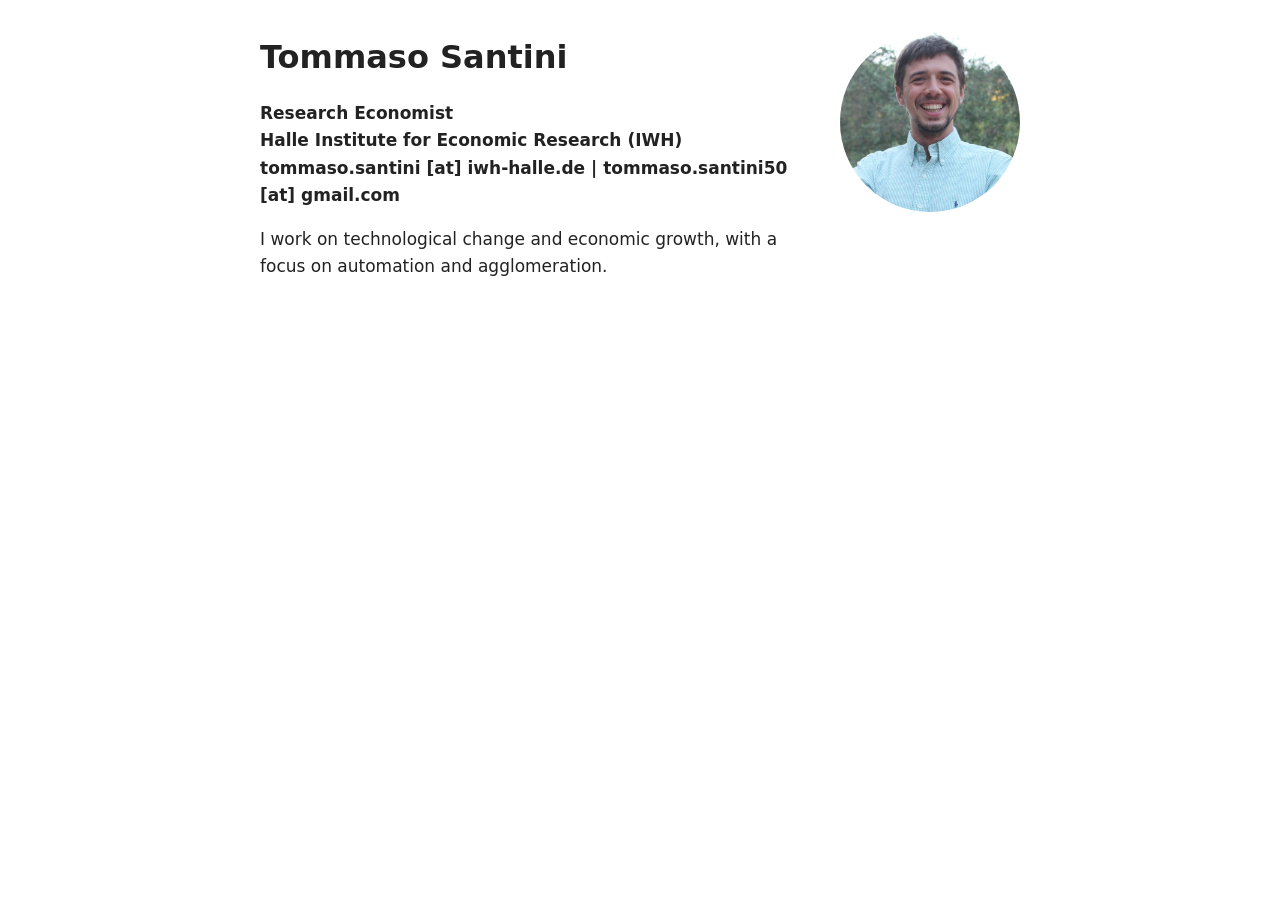
==== index.html @ 4108a7c8 "Add stylesheet with centred layout and round photo" ====
<!DOCTYPE html>
<html lang="en">
<head>
  <meta charset="utf-8">
  <meta name="viewport" content="width=device-width, initial-scale=1">
  <title>Tommaso Santini</title>
  <link rel="stylesheet" href="style.css">
</head>
<body>
  <header>
    <img src="photo.jpg" alt="Photo of Tommaso Santini" width="200" height="200">
    <h1>Tommaso Santini</h1>
    <p>Research Economist<br>
    Halle Institute for Economic Research (IWH)<br>
    tommaso.santini [at] iwh-halle.de | tommaso.santini50 [at] gmail.com</p>
  </header>

  <p>I work on technological change and economic growth, with a focus on automation and agglomeration.</p>
</body>
</html>
---- style.css ----
/* Layout: one narrow, centred column */
body {
  max-width: 760px;
  margin: 0 auto;
  padding: 2rem 1rem;
  font-family: system-ui, -apple-system, "Segoe UI", Roboto, "Helvetica Neue", Arial, sans-serif;
  font-size: 17px;
  line-height: 1.6;
  color: #222;
  background: #fff;
}

h1 {
  font-size: 2rem;
  margin: 0 0 0.5rem;
}

/* Round photo on the right of the header */
header img {
  float: right;
  width: 180px;
  height: 180px;
  margin: 0 0 1rem 1.5rem;
  border-radius: 50%;
  object-fit: cover;
}

header p {
  font-weight: 600;
}

a {
  color: #1a5fb4;
}

/* On phones, put the photo above the name instead */
@media (max-width: 600px) {
  header img {
    float: none;
    display: block;
    width: 140px;
    height: 140px;
    margin: 0 auto 1rem;
  }
}
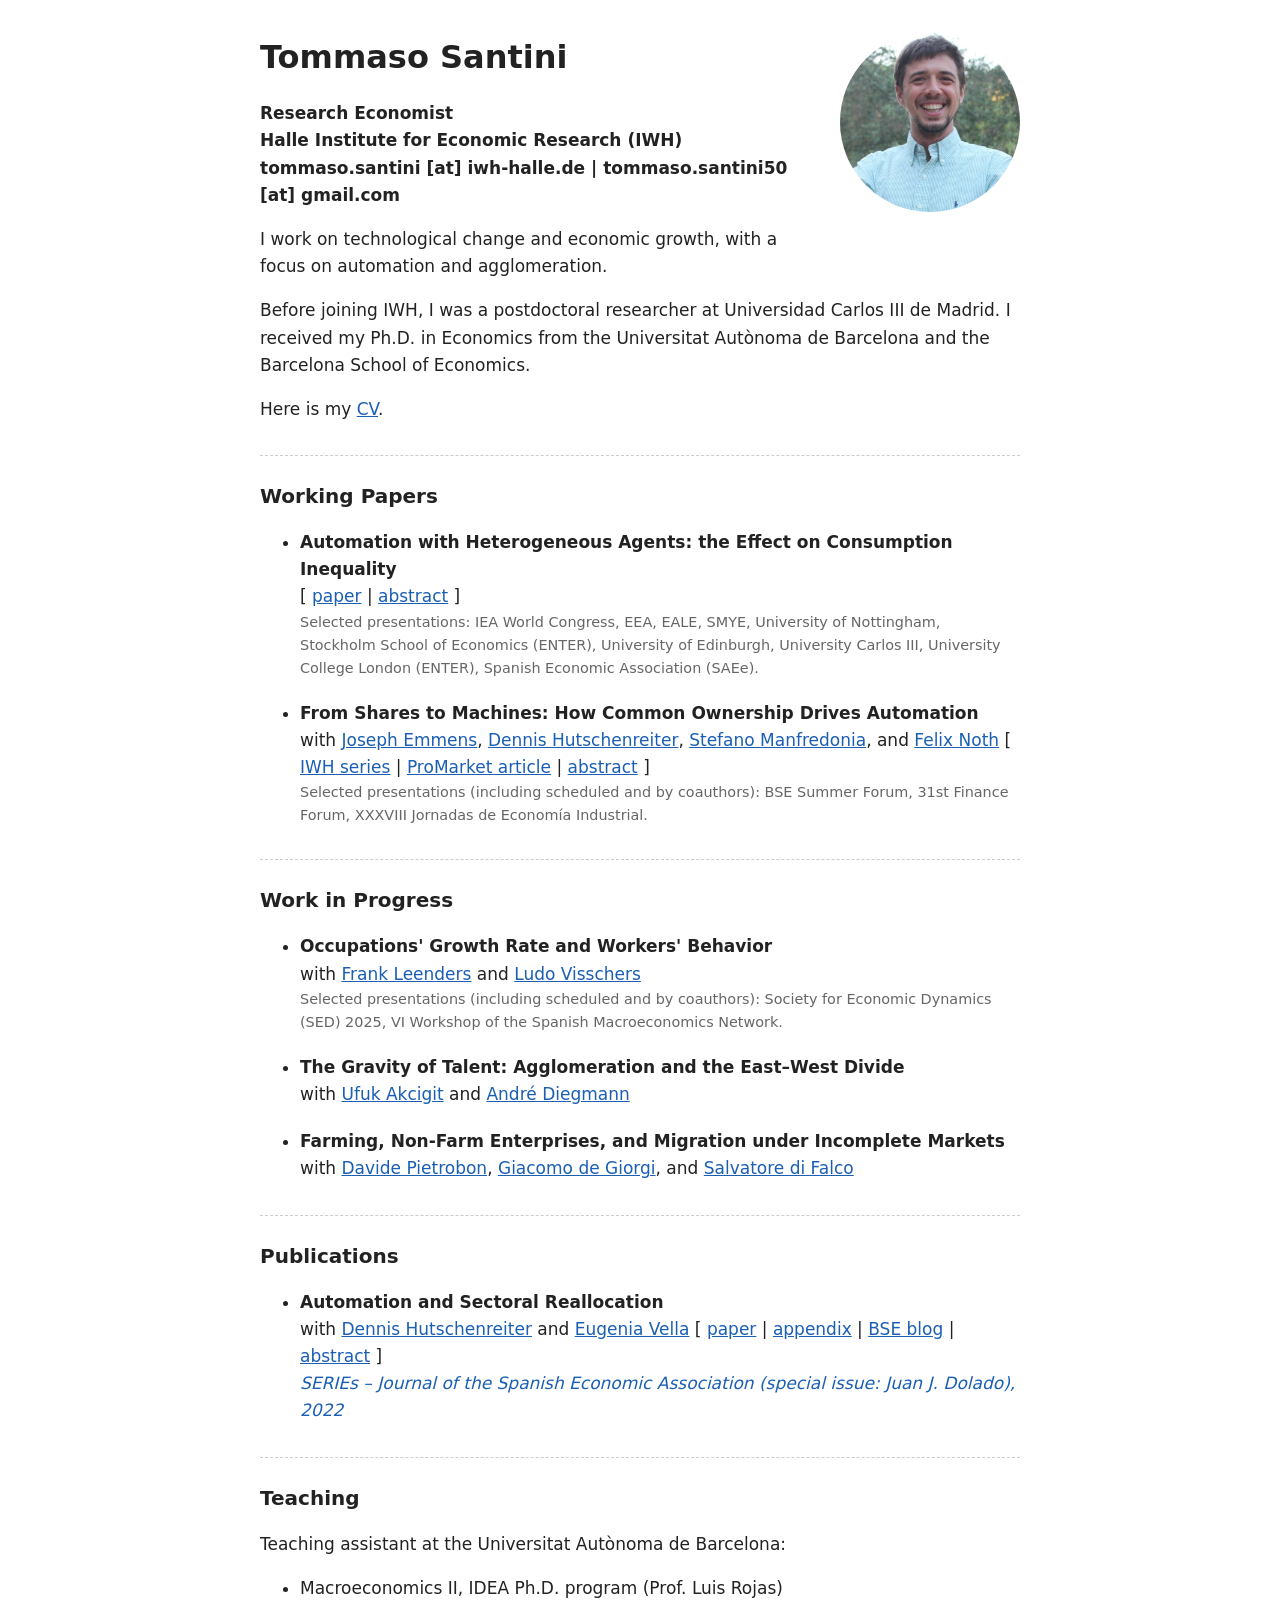
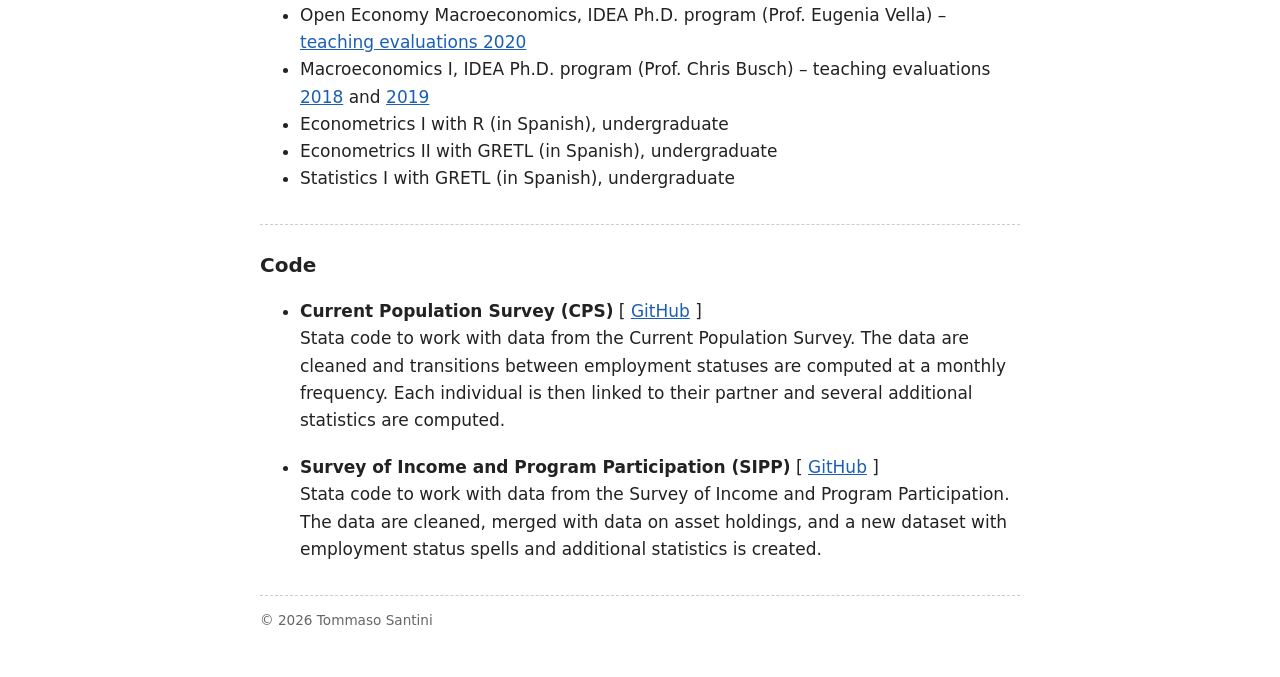
==== commit c77fb23a: "Add papers, teaching and code sections Content moved over from the Google Sites version at santinit." ====
--- a/index.html
+++ b/index.html
@@ -4,6 +4,7 @@
   <meta charset="utf-8">
   <meta name="viewport" content="width=device-width, initial-scale=1">
   <title>Tommaso Santini</title>
+  <meta name="description" content="Tommaso Santini, Research Economist at the Halle Institute for Economic Research (IWH). Research on technological change, automation and agglomeration.">
   <link rel="stylesheet" href="style.css">
 </head>
 <body>
@@ -16,5 +17,108 @@
   </header>
 
   <p>I work on technological change and economic growth, with a focus on automation and agglomeration.</p>
+  <p>Before joining IWH, I was a postdoctoral researcher at Universidad Carlos III de Madrid. I received my Ph.D. in Economics from the Universitat Autònoma de Barcelona and the Barcelona School of Economics.</p>
+  <p>Here is my <a href="https://drive.google.com/file/d/1YlmbA6Tq3TRG_q_xRoWTU5cBB-e5NIIX/view?usp=drive_link">CV</a>.</p>
+
+  <section>
+    <h2>Working Papers</h2>
+    <ul class="papers">
+      <li>
+        <span class="title">Automation with Heterogeneous Agents: the Effect on Consumption Inequality</span><br>
+        [ <a href="https://drive.google.com/file/d/1lL_PWVb1Xx-vokrRlmCEMtnHOozPkn_r/view?usp=sharing">paper</a> | <button class="abstract-toggle" aria-expanded="false">abstract</button> ]
+        <div class="abstract" hidden>
+          <p>In this paper, I study technological change as a candidate for the observed increase in consumption inequality in the United States. I build an incomplete market model with educational choice combined with a task-based model on the production side. I consider two channels through which technology affects inequality: the skill that an agent can supply in the labor market and the level of capital she owns. In a quantitative analysis, I show that (i) the model replicates the increase in consumption inequality between 1981 and 2008 in the US (ii) educational choice and the return to wealth are quantitatively important in explaining the increase in consumption inequality.</p>
+        </div>
+        <span class="presentations">Selected presentations: IEA World Congress, EEA, EALE, SMYE, University of Nottingham, Stockholm School of Economics (ENTER), University of Edinburgh, University Carlos III, University College London (ENTER), Spanish Economic Association (SAEe).</span>
+      </li>
+      <li>
+        <span class="title">From Shares to Machines: How Common Ownership Drives Automation</span><br>
+        with <a href="https://www.josephemmens.com/about">Joseph Emmens</a>, <a href="https://www.iwh-halle.de/ueber-das-iwh/team/detail/dennis-hutschenreiter">Dennis Hutschenreiter</a>, <a href="https://sites.google.com/view/stefanomanfredonia/home">Stefano Manfredonia</a>, and <a href="https://sites.google.com/view/felix-noth/">Felix Noth</a>
+        [ <a href="https://www.iwh-halle.de/en/publications/detail/from-shares-to-machines-how-common-ownership-drives-automation">IWH series</a> | <a href="https://www.promarket.org/2026/07/24/when-competitors-share-owners-they-automate-more-and-hire-less/">ProMarket article</a> | <button class="abstract-toggle" aria-expanded="false">abstract</button> ]
+        <div class="abstract" hidden>
+          <p>Do diversified institutional investors spur portfolio companies to produce more automation-related innovation? In this paper, we show that common ownership by institutions leads labor-market rivals to increase automation-related innovation output. In a task-based model of production, an increase in common ownership with labor-market rivals induces a firm to automate more tasks. We test this relationship between common ownership and automation in a unique empirical setup. Using information from patent texts, the plant-level geographic distribution of firms' labor force and exploiting exogenous increases in common ownership due to mergers of institutional investors allows us to disentangle the effect of rising common ownership within and across labor markets. The automation content of innovation increases for firms that experience a positive shock to common ownership with labor market rivals, while a similar shock leads firms without labor market overlap to focus more on non-automation innovation. The evidence presented in this paper is consistent with common ownership reducing labor-market competition.</p>
+        </div>
+        <span class="presentations">Selected presentations (including scheduled and by coauthors): BSE Summer Forum, 31st Finance Forum, XXXVIII Jornadas de Economía Industrial.</span>
+      </li>
+    </ul>
+  </section>
+
+  <section>
+    <h2>Work in Progress</h2>
+    <ul class="papers">
+      <li>
+        <span class="title">Occupations' Growth Rate and Workers' Behavior</span><br>
+        with <a href="https://sites.google.com/view/frankleenders/home">Frank Leenders</a> and <a href="https://sites.google.com/site/ludosresearch/">Ludo Visschers</a>
+        <span class="presentations">Selected presentations (including scheduled and by coauthors): Society for Economic Dynamics (SED) 2025, VI Workshop of the Spanish Macroeconomics Network.</span>
+      </li>
+      <li>
+        <span class="title">The Gravity of Talent: Agglomeration and the East–West Divide</span><br>
+        with <a href="https://www.ufukakcigit.com/">Ufuk Akcigit</a> and <a href="https://sites.google.com/view/andrediegmann">André Diegmann</a>
+      </li>
+      <li>
+        <span class="title">Farming, Non-Farm Enterprises, and Migration under Incomplete Markets</span><br>
+        with <a href="https://sites.google.com/view/davide-pietrobon/research">Davide Pietrobon</a>, <a href="https://sites.google.com/site/giacomodegiorgi/">Giacomo de Giorgi</a>, and <a href="https://www.unige.ch/gsem/en/research/faculty/all/salvatore-di-falco/">Salvatore di Falco</a>
+      </li>
+    </ul>
+  </section>
+
+  <section>
+    <h2>Publications</h2>
+    <ul class="papers">
+      <li>
+        <span class="title">Automation and Sectoral Reallocation</span><br>
+        with <a href="https://www.iwh-halle.de/ueber-das-iwh/team/detail/dennis-hutschenreiter">Dennis Hutschenreiter</a> and <a href="https://sites.google.com/view/evella/home">Eugenia Vella</a>
+        [ <a href="https://link.springer.com/epdf/10.1007/s13209-021-00240-w?sharing_token=7znTjJGR81NEAO_IPNkCife4RwlQNchNByi7wbcMAY6sI3SnlZYNi0_bhGZGuh5wDz-GbwYL-dueRqh2aOAysN1vjIUnzTq88UoEtLplBuZdlJqNqGMBQPTLl9kO_vo1yZ3uKjUveQGj8rOBjVDxk6SdXCEbH2HoZ5osbWXkmJA%3D">paper</a> | <a href="https://drive.google.com/file/d/1nfBjZhNy7inCPVvbkdp53wmr2alxRnmh/view?usp=sharing">appendix</a> | <a href="https://thevoice.barcelonagse.eu/2021/02/23/automation-sectoral-reallocation/">BSE blog</a> | <button class="abstract-toggle" aria-expanded="false">abstract</button> ]<br>
+        <span class="journal">SERIEs – Journal of the Spanish Economic Association (special issue: Juan J. Dolado), 2022</span>
+        <div class="abstract" hidden>
+          <p>Empirical evidence in Dauth et al. (2021) suggests that industrial robot adoption in Germany has led to a sectoral reallocation of employment from manufacturing to services, leaving total employment unaffected. We rationalize this evidence through the lens of a general equilibrium model with two sectors, matching frictions, and endogenous participation. Automation induces firms to create fewer vacancies and job seekers to search less in the automatable sector (manufacturing). The service sector experiences a positive spillover effect due to the sectoral complementarity in the production of the final good and the positive income effect for the household. Analysis across steady states shows that the reduction in manufacturing employment can be offset by the increase in service employment. The model can also replicate the magnitude of the decline in the ratio of manufacturing employment to service employment in Germany from 1994 to 2014.</p>
+        </div>
+      </li>
+    </ul>
+  </section>
+
+  <section>
+    <h2>Teaching</h2>
+    <p>Teaching assistant at the Universitat Autònoma de Barcelona:</p>
+    <ul>
+      <li>Macroeconomics II, IDEA Ph.D. program (Prof. Luis Rojas)</li>
+      <li>Open Economy Macroeconomics, IDEA Ph.D. program (Prof. Eugenia Vella) – <a href="https://drive.google.com/file/d/1VuZ3jmXoWO0J0HtkuzI12ufQOVoW-V8k/view?usp=sharing">teaching evaluations 2020</a></li>
+      <li>Macroeconomics I, IDEA Ph.D. program (Prof. Chris Busch) – teaching evaluations <a href="https://drive.google.com/open?id=1ruIf7RYOGZYRePPDtXayxbTFRofZ9mFD">2018</a> and <a href="https://drive.google.com/open?id=1IlqmY3x168cMw8duFsAnGDsihxO4RiUn">2019</a></li>
+      <li>Econometrics I with R (in Spanish), undergraduate</li>
+      <li>Econometrics II with GRETL (in Spanish), undergraduate</li>
+      <li>Statistics I with GRETL (in Spanish), undergraduate</li>
+    </ul>
+  </section>
+
+  <section>
+    <h2>Code</h2>
+    <ul class="papers">
+      <li>
+        <span class="title">Current Population Survey (CPS)</span>
+        [ <a href="https://github.com/TommasoSan/CPS_IPUMS">GitHub</a> ]<br>
+        Stata code to work with data from the Current Population Survey. The data are cleaned and transitions between employment statuses are computed at a monthly frequency. Each individual is then linked to their partner and several additional statistics are computed.
+      </li>
+      <li>
+        <span class="title">Survey of Income and Program Participation (SIPP)</span>
+        [ <a href="https://github.com/TommasoSan/SIPP">GitHub</a> ]<br>
+        Stata code to work with data from the Survey of Income and Program Participation. The data are cleaned, merged with data on asset holdings, and a new dataset with employment status spells and additional statistics is created.
+      </li>
+    </ul>
+  </section>
+
+  <footer>
+    <p>© 2026 Tommaso Santini</p>
+  </footer>
+
+  <script>
+    // Show or hide a paper's abstract when its "abstract" button is clicked
+    document.querySelectorAll(".abstract-toggle").forEach(function (button) {
+      button.addEventListener("click", function () {
+        var abstract = button.closest("li").querySelector(".abstract");
+        abstract.hidden = !abstract.hidden;
+        button.setAttribute("aria-expanded", String(!abstract.hidden));
+      });
+    });
+  </script>
 </body>
 </html>
--- a/style.css
+++ b/style.css
@@ -13,6 +13,11 @@
 h1 {
   font-size: 2rem;
   margin: 0 0 0.5rem;
+}
+
+h2 {
+  font-size: 1.25rem;
+  margin: 0 0 1rem;
 }
 
 /* Round photo on the right of the header */
@@ -33,6 +38,61 @@
   color: #1a5fb4;
 }
 
+/* Sections separated by a dashed line, below the photo */
+section {
+  clear: both;
+  border-top: 1px dashed #ccc;
+  margin-top: 2rem;
+  padding-top: 1.5rem;
+}
+
+/* Paper lists */
+.papers li {
+  margin-bottom: 1.25rem;
+}
+
+.title {
+  font-weight: 600;
+}
+
+.journal {
+  font-style: italic;
+  color: #1a5fb4;
+}
+
+.presentations {
+  display: block;
+  font-size: 0.9rem;
+  color: #666;
+}
+
+/* The "abstract" button looks like a link */
+.abstract-toggle {
+  font: inherit;
+  color: #1a5fb4;
+  background: none;
+  border: none;
+  padding: 0;
+  cursor: pointer;
+  text-decoration: underline;
+}
+
+.abstract p {
+  font-size: 0.95rem;
+  text-align: justify;
+  margin: 0.5rem 0;
+  padding-left: 0.75rem;
+  border-left: 3px solid #ddd;
+}
+
+footer {
+  clear: both;
+  border-top: 1px dashed #ccc;
+  margin-top: 2rem;
+  font-size: 0.85rem;
+  color: #666;
+}
+
 /* On phones, put the photo above the name instead */
 @media (max-width: 600px) {
   header img {
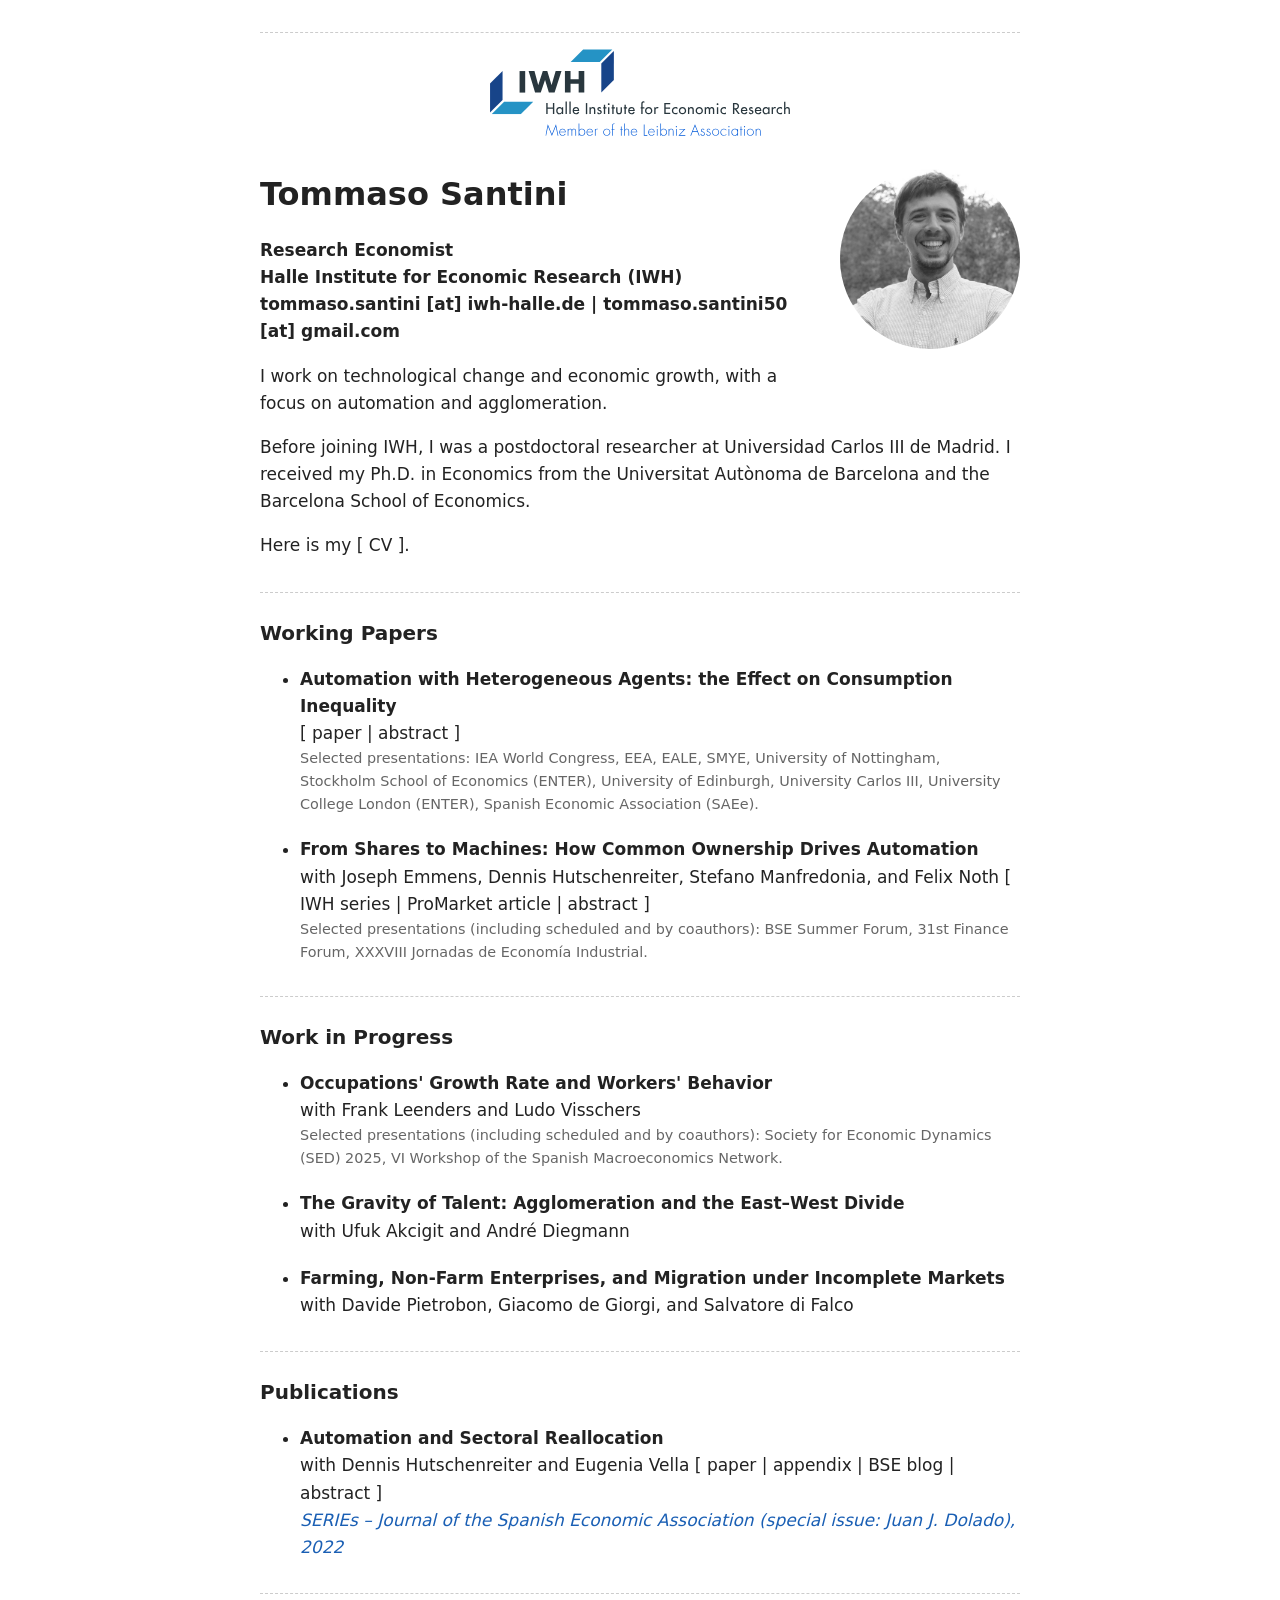
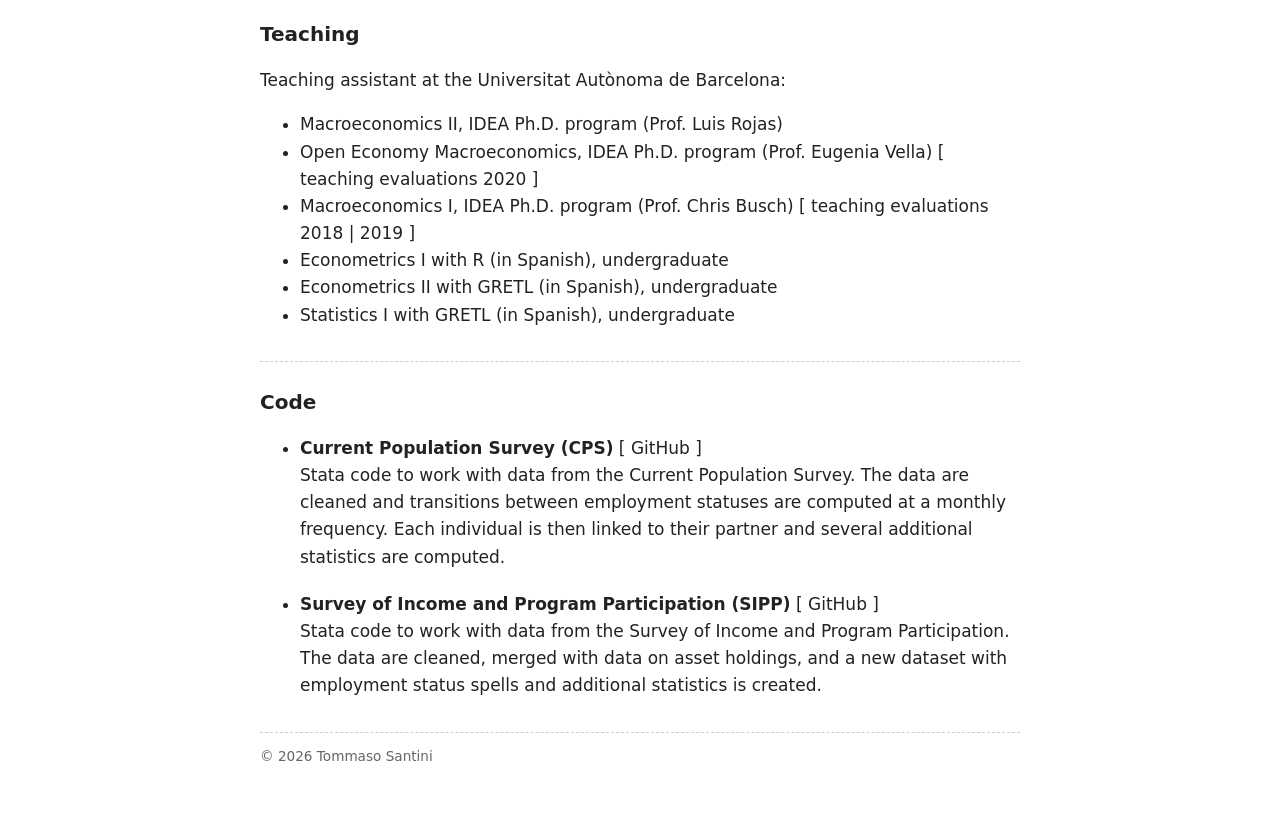
==== commit 22f26ead: "Add IWH logo, grayscale photo and bracketed links Links open in a new tab and use the text colour; o" ====
--- a/index.html
+++ b/index.html
@@ -8,6 +8,10 @@
   <link rel="stylesheet" href="style.css">
 </head>
 <body>
+  <div class="logo">
+    <img src="iwh-logo.svg" alt="IWH – Halle Institute for Economic Research, Member of the Leibniz Association" width="412" height="120">
+  </div>
+
   <header>
     <img src="photo.jpg" alt="Photo of Tommaso Santini" width="200" height="200">
     <h1>Tommaso Santini</h1>
@@ -18,14 +22,14 @@
 
   <p>I work on technological change and economic growth, with a focus on automation and agglomeration.</p>
   <p>Before joining IWH, I was a postdoctoral researcher at Universidad Carlos III de Madrid. I received my Ph.D. in Economics from the Universitat Autònoma de Barcelona and the Barcelona School of Economics.</p>
-  <p>Here is my <a href="https://drive.google.com/file/d/1YlmbA6Tq3TRG_q_xRoWTU5cBB-e5NIIX/view?usp=drive_link">CV</a>.</p>
+  <p>Here is my [ <a href="https://drive.google.com/file/d/1YlmbA6Tq3TRG_q_xRoWTU5cBB-e5NIIX/view?usp=drive_link" target="_blank">CV</a> ].</p>
 
   <section>
     <h2>Working Papers</h2>
     <ul class="papers">
       <li>
         <span class="title">Automation with Heterogeneous Agents: the Effect on Consumption Inequality</span><br>
-        [ <a href="https://drive.google.com/file/d/1lL_PWVb1Xx-vokrRlmCEMtnHOozPkn_r/view?usp=sharing">paper</a> | <button class="abstract-toggle" aria-expanded="false">abstract</button> ]
+        [ <a href="https://drive.google.com/file/d/1lL_PWVb1Xx-vokrRlmCEMtnHOozPkn_r/view?usp=sharing" target="_blank">paper</a> | <button class="abstract-toggle" aria-expanded="false">abstract</button> ]
         <div class="abstract" hidden>
           <p>In this paper, I study technological change as a candidate for the observed increase in consumption inequality in the United States. I build an incomplete market model with educational choice combined with a task-based model on the production side. I consider two channels through which technology affects inequality: the skill that an agent can supply in the labor market and the level of capital she owns. In a quantitative analysis, I show that (i) the model replicates the increase in consumption inequality between 1981 and 2008 in the US (ii) educational choice and the return to wealth are quantitatively important in explaining the increase in consumption inequality.</p>
         </div>
@@ -33,8 +37,8 @@
       </li>
       <li>
         <span class="title">From Shares to Machines: How Common Ownership Drives Automation</span><br>
-        with <a href="https://www.josephemmens.com/about">Joseph Emmens</a>, <a href="https://www.iwh-halle.de/ueber-das-iwh/team/detail/dennis-hutschenreiter">Dennis Hutschenreiter</a>, <a href="https://sites.google.com/view/stefanomanfredonia/home">Stefano Manfredonia</a>, and <a href="https://sites.google.com/view/felix-noth/">Felix Noth</a>
-        [ <a href="https://www.iwh-halle.de/en/publications/detail/from-shares-to-machines-how-common-ownership-drives-automation">IWH series</a> | <a href="https://www.promarket.org/2026/07/24/when-competitors-share-owners-they-automate-more-and-hire-less/">ProMarket article</a> | <button class="abstract-toggle" aria-expanded="false">abstract</button> ]
+        with <a href="https://www.josephemmens.com/about" target="_blank">Joseph Emmens</a>, <a href="https://www.iwh-halle.de/ueber-das-iwh/team/detail/dennis-hutschenreiter" target="_blank">Dennis Hutschenreiter</a>, <a href="https://sites.google.com/view/stefanomanfredonia/home" target="_blank">Stefano Manfredonia</a>, and <a href="https://sites.google.com/view/felix-noth/" target="_blank">Felix Noth</a>
+        [ <a href="https://www.iwh-halle.de/en/publications/detail/from-shares-to-machines-how-common-ownership-drives-automation" target="_blank">IWH series</a> | <a href="https://www.promarket.org/2026/07/24/when-competitors-share-owners-they-automate-more-and-hire-less/" target="_blank">ProMarket article</a> | <button class="abstract-toggle" aria-expanded="false">abstract</button> ]
         <div class="abstract" hidden>
           <p>Do diversified institutional investors spur portfolio companies to produce more automation-related innovation? In this paper, we show that common ownership by institutions leads labor-market rivals to increase automation-related innovation output. In a task-based model of production, an increase in common ownership with labor-market rivals induces a firm to automate more tasks. We test this relationship between common ownership and automation in a unique empirical setup. Using information from patent texts, the plant-level geographic distribution of firms' labor force and exploiting exogenous increases in common ownership due to mergers of institutional investors allows us to disentangle the effect of rising common ownership within and across labor markets. The automation content of innovation increases for firms that experience a positive shock to common ownership with labor market rivals, while a similar shock leads firms without labor market overlap to focus more on non-automation innovation. The evidence presented in this paper is consistent with common ownership reducing labor-market competition.</p>
         </div>
@@ -48,16 +52,16 @@
     <ul class="papers">
       <li>
         <span class="title">Occupations' Growth Rate and Workers' Behavior</span><br>
-        with <a href="https://sites.google.com/view/frankleenders/home">Frank Leenders</a> and <a href="https://sites.google.com/site/ludosresearch/">Ludo Visschers</a>
+        with <a href="https://sites.google.com/view/frankleenders/home" target="_blank">Frank Leenders</a> and <a href="https://sites.google.com/site/ludosresearch/" target="_blank">Ludo Visschers</a>
         <span class="presentations">Selected presentations (including scheduled and by coauthors): Society for Economic Dynamics (SED) 2025, VI Workshop of the Spanish Macroeconomics Network.</span>
       </li>
       <li>
         <span class="title">The Gravity of Talent: Agglomeration and the East–West Divide</span><br>
-        with <a href="https://www.ufukakcigit.com/">Ufuk Akcigit</a> and <a href="https://sites.google.com/view/andrediegmann">André Diegmann</a>
+        with <a href="https://www.ufukakcigit.com/" target="_blank">Ufuk Akcigit</a> and <a href="https://sites.google.com/view/andrediegmann" target="_blank">André Diegmann</a>
       </li>
       <li>
         <span class="title">Farming, Non-Farm Enterprises, and Migration under Incomplete Markets</span><br>
-        with <a href="https://sites.google.com/view/davide-pietrobon/research">Davide Pietrobon</a>, <a href="https://sites.google.com/site/giacomodegiorgi/">Giacomo de Giorgi</a>, and <a href="https://www.unige.ch/gsem/en/research/faculty/all/salvatore-di-falco/">Salvatore di Falco</a>
+        with <a href="https://sites.google.com/view/davide-pietrobon/research" target="_blank">Davide Pietrobon</a>, <a href="https://sites.google.com/site/giacomodegiorgi/" target="_blank">Giacomo de Giorgi</a>, and <a href="https://www.unige.ch/gsem/en/research/faculty/all/salvatore-di-falco/" target="_blank">Salvatore di Falco</a>
       </li>
     </ul>
   </section>
@@ -67,8 +71,8 @@
     <ul class="papers">
       <li>
         <span class="title">Automation and Sectoral Reallocation</span><br>
-        with <a href="https://www.iwh-halle.de/ueber-das-iwh/team/detail/dennis-hutschenreiter">Dennis Hutschenreiter</a> and <a href="https://sites.google.com/view/evella/home">Eugenia Vella</a>
-        [ <a href="https://link.springer.com/epdf/10.1007/s13209-021-00240-w?sharing_token=7znTjJGR81NEAO_IPNkCife4RwlQNchNByi7wbcMAY6sI3SnlZYNi0_bhGZGuh5wDz-GbwYL-dueRqh2aOAysN1vjIUnzTq88UoEtLplBuZdlJqNqGMBQPTLl9kO_vo1yZ3uKjUveQGj8rOBjVDxk6SdXCEbH2HoZ5osbWXkmJA%3D">paper</a> | <a href="https://drive.google.com/file/d/1nfBjZhNy7inCPVvbkdp53wmr2alxRnmh/view?usp=sharing">appendix</a> | <a href="https://thevoice.barcelonagse.eu/2021/02/23/automation-sectoral-reallocation/">BSE blog</a> | <button class="abstract-toggle" aria-expanded="false">abstract</button> ]<br>
+        with <a href="https://www.iwh-halle.de/ueber-das-iwh/team/detail/dennis-hutschenreiter" target="_blank">Dennis Hutschenreiter</a> and <a href="https://sites.google.com/view/evella/home" target="_blank">Eugenia Vella</a>
+        [ <a href="https://link.springer.com/epdf/10.1007/s13209-021-00240-w?sharing_token=7znTjJGR81NEAO_IPNkCife4RwlQNchNByi7wbcMAY6sI3SnlZYNi0_bhGZGuh5wDz-GbwYL-dueRqh2aOAysN1vjIUnzTq88UoEtLplBuZdlJqNqGMBQPTLl9kO_vo1yZ3uKjUveQGj8rOBjVDxk6SdXCEbH2HoZ5osbWXkmJA%3D" target="_blank">paper</a> | <a href="https://drive.google.com/file/d/1nfBjZhNy7inCPVvbkdp53wmr2alxRnmh/view?usp=sharing" target="_blank">appendix</a> | <a href="https://thevoice.barcelonagse.eu/2021/02/23/automation-sectoral-reallocation/" target="_blank">BSE blog</a> | <button class="abstract-toggle" aria-expanded="false">abstract</button> ]<br>
         <span class="journal">SERIEs – Journal of the Spanish Economic Association (special issue: Juan J. Dolado), 2022</span>
         <div class="abstract" hidden>
           <p>Empirical evidence in Dauth et al. (2021) suggests that industrial robot adoption in Germany has led to a sectoral reallocation of employment from manufacturing to services, leaving total employment unaffected. We rationalize this evidence through the lens of a general equilibrium model with two sectors, matching frictions, and endogenous participation. Automation induces firms to create fewer vacancies and job seekers to search less in the automatable sector (manufacturing). The service sector experiences a positive spillover effect due to the sectoral complementarity in the production of the final good and the positive income effect for the household. Analysis across steady states shows that the reduction in manufacturing employment can be offset by the increase in service employment. The model can also replicate the magnitude of the decline in the ratio of manufacturing employment to service employment in Germany from 1994 to 2014.</p>
@@ -82,8 +86,8 @@
     <p>Teaching assistant at the Universitat Autònoma de Barcelona:</p>
     <ul>
       <li>Macroeconomics II, IDEA Ph.D. program (Prof. Luis Rojas)</li>
-      <li>Open Economy Macroeconomics, IDEA Ph.D. program (Prof. Eugenia Vella) – <a href="https://drive.google.com/file/d/1VuZ3jmXoWO0J0HtkuzI12ufQOVoW-V8k/view?usp=sharing">teaching evaluations 2020</a></li>
-      <li>Macroeconomics I, IDEA Ph.D. program (Prof. Chris Busch) – teaching evaluations <a href="https://drive.google.com/open?id=1ruIf7RYOGZYRePPDtXayxbTFRofZ9mFD">2018</a> and <a href="https://drive.google.com/open?id=1IlqmY3x168cMw8duFsAnGDsihxO4RiUn">2019</a></li>
+      <li>Open Economy Macroeconomics, IDEA Ph.D. program (Prof. Eugenia Vella) [ <a href="https://drive.google.com/file/d/1VuZ3jmXoWO0J0HtkuzI12ufQOVoW-V8k/view?usp=sharing" target="_blank">teaching evaluations 2020</a> ]</li>
+      <li>Macroeconomics I, IDEA Ph.D. program (Prof. Chris Busch) [ teaching evaluations <a href="https://drive.google.com/open?id=1ruIf7RYOGZYRePPDtXayxbTFRofZ9mFD" target="_blank">2018</a> | <a href="https://drive.google.com/open?id=1IlqmY3x168cMw8duFsAnGDsihxO4RiUn" target="_blank">2019</a> ]</li>
       <li>Econometrics I with R (in Spanish), undergraduate</li>
       <li>Econometrics II with GRETL (in Spanish), undergraduate</li>
       <li>Statistics I with GRETL (in Spanish), undergraduate</li>
@@ -95,12 +99,12 @@
     <ul class="papers">
       <li>
         <span class="title">Current Population Survey (CPS)</span>
-        [ <a href="https://github.com/TommasoSan/CPS_IPUMS">GitHub</a> ]<br>
+        [ <a href="https://github.com/TommasoSan/CPS_IPUMS" target="_blank">GitHub</a> ]<br>
         Stata code to work with data from the Current Population Survey. The data are cleaned and transitions between employment statuses are computed at a monthly frequency. Each individual is then linked to their partner and several additional statistics are computed.
       </li>
       <li>
         <span class="title">Survey of Income and Program Participation (SIPP)</span>
-        [ <a href="https://github.com/TommasoSan/SIPP">GitHub</a> ]<br>
+        [ <a href="https://github.com/TommasoSan/SIPP" target="_blank">GitHub</a> ]<br>
         Stata code to work with data from the Survey of Income and Program Participation. The data are cleaned, merged with data on asset holdings, and a new dataset with employment status spells and additional statistics is created.
       </li>
     </ul>
--- a/style.css
+++ b/style.css
@@ -20,6 +20,20 @@
   margin: 0 0 1rem;
 }
 
+/* Institute logo, centred at the top */
+.logo {
+  text-align: center;
+  border-top: 1px dashed #ccc;
+  padding-top: 1rem;
+  margin-bottom: 1.5rem;
+}
+
+.logo img {
+  width: 300px;
+  max-width: 80%;
+  height: auto;
+}
+
 /* Round photo on the right of the header */
 header img {
   float: right;
@@ -28,14 +42,21 @@
   margin: 0 0 1rem 1.5rem;
   border-radius: 50%;
   object-fit: cover;
+  filter: grayscale(100%);
 }
 
 header p {
   font-weight: 600;
 }
 
+/* Links look like normal text; square brackets in the page mark them */
 a {
-  color: #1a5fb4;
+  color: inherit;
+  text-decoration: none;
+}
+
+a:hover {
+  text-decoration: underline;
 }
 
 /* Sections separated by a dashed line, below the photo */
@@ -69,11 +90,14 @@
 /* The "abstract" button looks like a link */
 .abstract-toggle {
   font: inherit;
-  color: #1a5fb4;
+  color: inherit;
   background: none;
   border: none;
   padding: 0;
   cursor: pointer;
+}
+
+.abstract-toggle:hover {
   text-decoration: underline;
 }
 
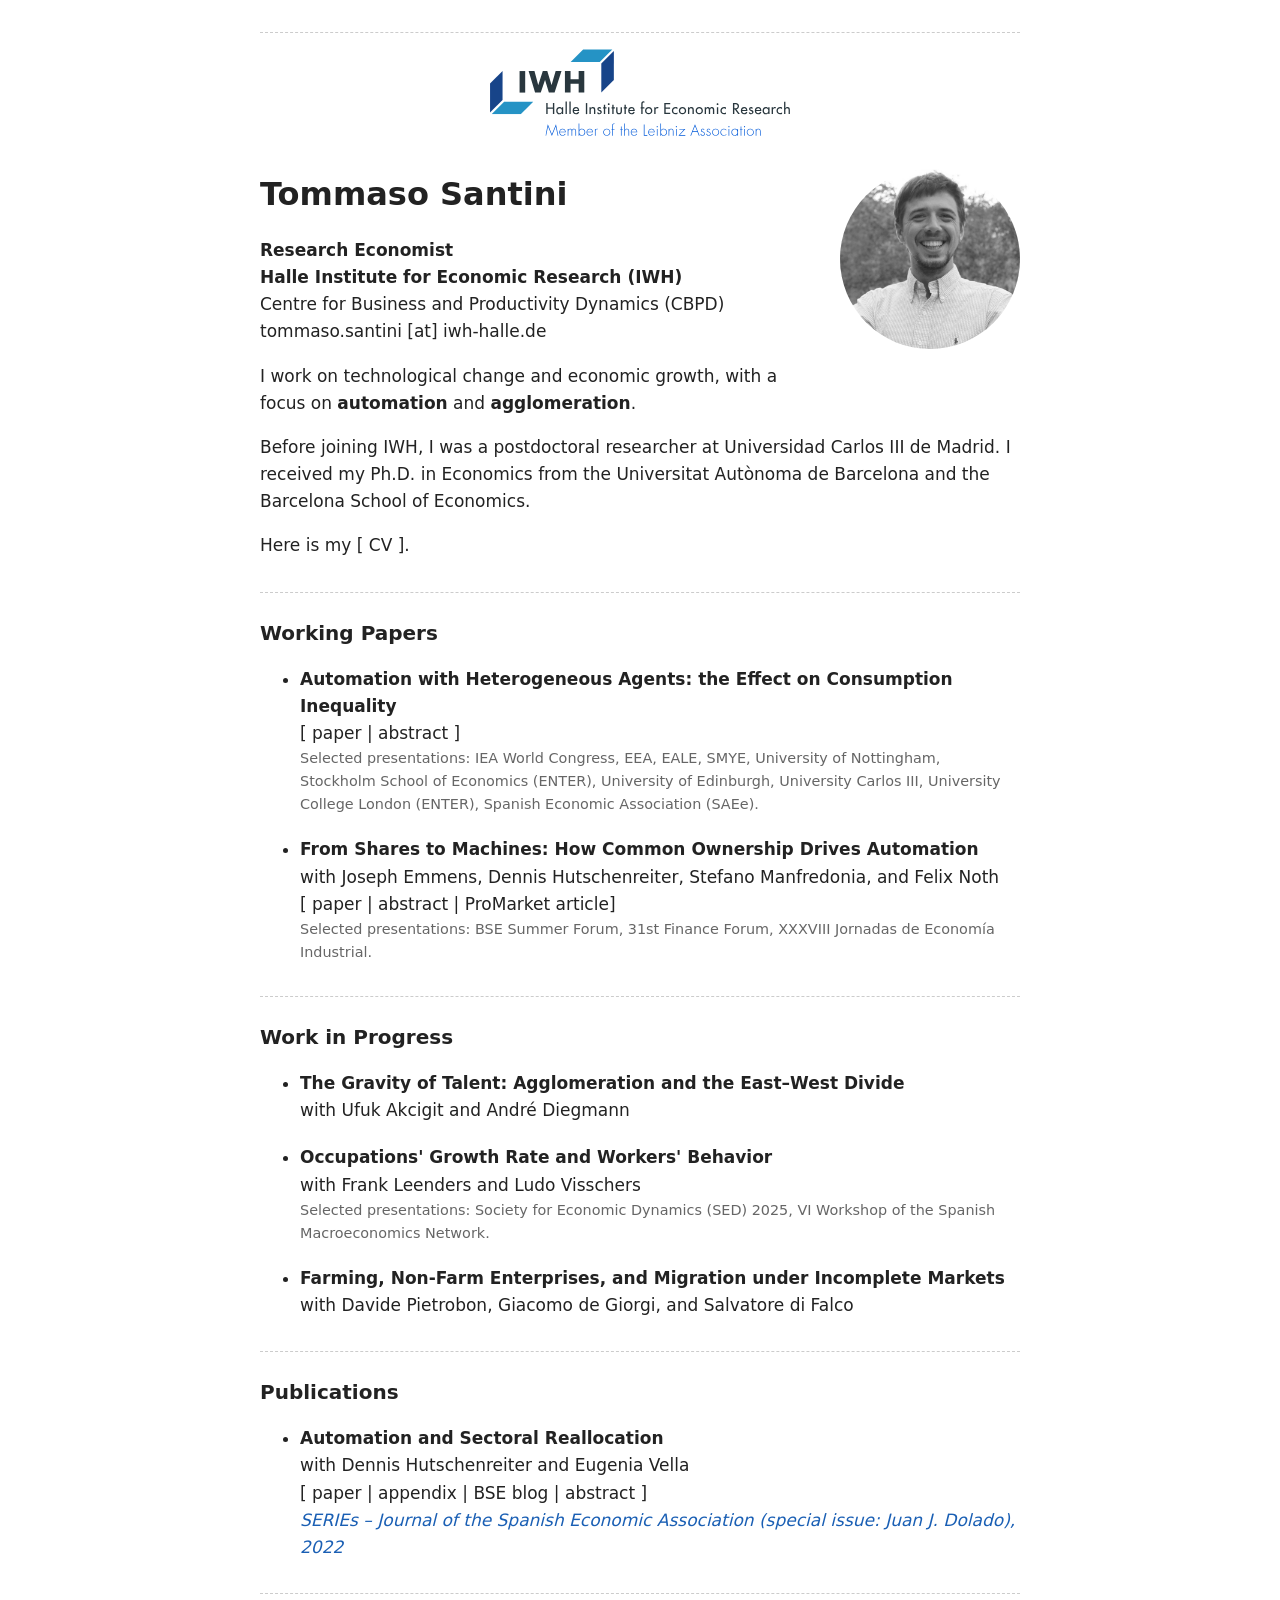
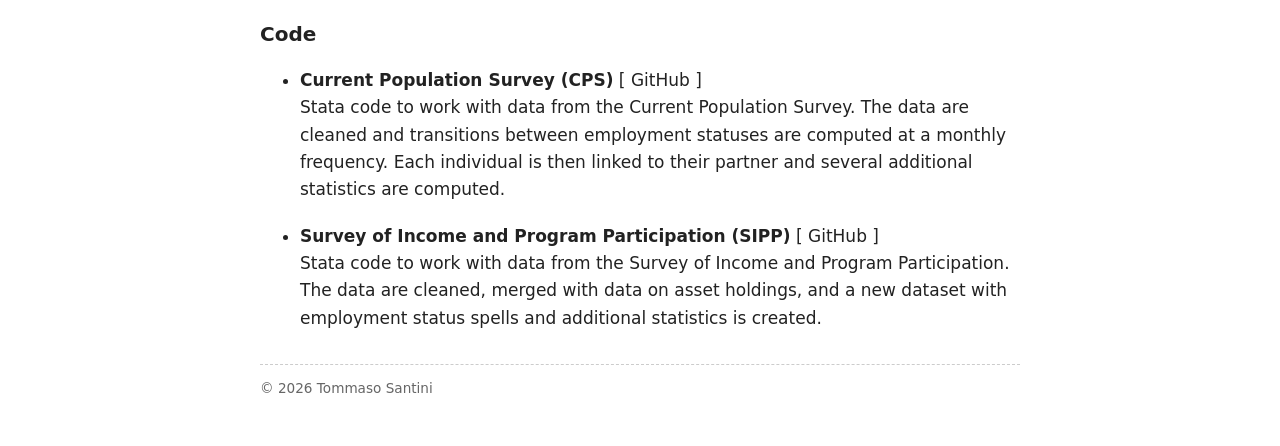
==== commit 06b6b57f: "Rework header and paper list, remove teaching section - Add the CBPD centre; show centre and email i" ====
--- a/index.html
+++ b/index.html
@@ -17,10 +17,11 @@
     <h1>Tommaso Santini</h1>
     <p>Research Economist<br>
     Halle Institute for Economic Research (IWH)<br>
-    tommaso.santini [at] iwh-halle.de | tommaso.santini50 [at] gmail.com</p>
+    <span class="secondary">Centre for Business and Productivity Dynamics (CBPD)<br>
+    tommaso.santini [at] iwh-halle.de</span></p>
   </header>
 
-  <p>I work on technological change and economic growth, with a focus on automation and agglomeration.</p>
+  <p>I work on technological change and economic growth, with a focus on <strong>automation</strong> and <strong>agglomeration</strong>.</p>
   <p>Before joining IWH, I was a postdoctoral researcher at Universidad Carlos III de Madrid. I received my Ph.D. in Economics from the Universitat Autònoma de Barcelona and the Barcelona School of Economics.</p>
   <p>Here is my [ <a href="https://drive.google.com/file/d/1YlmbA6Tq3TRG_q_xRoWTU5cBB-e5NIIX/view?usp=drive_link" target="_blank">CV</a> ].</p>
 
@@ -37,12 +38,12 @@
       </li>
       <li>
         <span class="title">From Shares to Machines: How Common Ownership Drives Automation</span><br>
-        with <a href="https://www.josephemmens.com/about" target="_blank">Joseph Emmens</a>, <a href="https://www.iwh-halle.de/ueber-das-iwh/team/detail/dennis-hutschenreiter" target="_blank">Dennis Hutschenreiter</a>, <a href="https://sites.google.com/view/stefanomanfredonia/home" target="_blank">Stefano Manfredonia</a>, and <a href="https://sites.google.com/view/felix-noth/" target="_blank">Felix Noth</a>
-        [ <a href="https://www.iwh-halle.de/en/publications/detail/from-shares-to-machines-how-common-ownership-drives-automation" target="_blank">IWH series</a> | <a href="https://www.promarket.org/2026/07/24/when-competitors-share-owners-they-automate-more-and-hire-less/" target="_blank">ProMarket article</a> | <button class="abstract-toggle" aria-expanded="false">abstract</button> ]
+        with <a href="https://www.josephemmens.com/about" target="_blank">Joseph Emmens</a>, <a href="https://www.iwh-halle.de/ueber-das-iwh/team/detail/dennis-hutschenreiter" target="_blank">Dennis Hutschenreiter</a>, <a href="https://sites.google.com/view/stefanomanfredonia/home" target="_blank">Stefano Manfredonia</a>, and <a href="https://sites.google.com/view/felix-noth/" target="_blank">Felix Noth</a><br>
+        [ <a href="https://www.iwh-halle.de/en/publications/detail/from-shares-to-machines-how-common-ownership-drives-automation" target="_blank">paper</a> |  <button class="abstract-toggle" aria-expanded="false">abstract</button> | <a href="https://www.promarket.org/2026/07/24/when-competitors-share-owners-they-automate-more-and-hire-less/" target="_blank">ProMarket article</a>]
         <div class="abstract" hidden>
           <p>Do diversified institutional investors spur portfolio companies to produce more automation-related innovation? In this paper, we show that common ownership by institutions leads labor-market rivals to increase automation-related innovation output. In a task-based model of production, an increase in common ownership with labor-market rivals induces a firm to automate more tasks. We test this relationship between common ownership and automation in a unique empirical setup. Using information from patent texts, the plant-level geographic distribution of firms' labor force and exploiting exogenous increases in common ownership due to mergers of institutional investors allows us to disentangle the effect of rising common ownership within and across labor markets. The automation content of innovation increases for firms that experience a positive shock to common ownership with labor market rivals, while a similar shock leads firms without labor market overlap to focus more on non-automation innovation. The evidence presented in this paper is consistent with common ownership reducing labor-market competition.</p>
         </div>
-        <span class="presentations">Selected presentations (including scheduled and by coauthors): BSE Summer Forum, 31st Finance Forum, XXXVIII Jornadas de Economía Industrial.</span>
+        <span class="presentations">Selected presentations: BSE Summer Forum, 31st Finance Forum, XXXVIII Jornadas de Economía Industrial.</span>
       </li>
     </ul>
   </section>
@@ -51,13 +52,13 @@
     <h2>Work in Progress</h2>
     <ul class="papers">
       <li>
+        <span class="title">The Gravity of Talent: Agglomeration and the East–West Divide</span><br>
+        with <a href="https://www.ufukakcigit.com/" target="_blank">Ufuk Akcigit</a> and <a href="https://sites.google.com/view/andrediegmann" target="_blank">André Diegmann</a>
+      </li>
+      <li>
         <span class="title">Occupations' Growth Rate and Workers' Behavior</span><br>
         with <a href="https://sites.google.com/view/frankleenders/home" target="_blank">Frank Leenders</a> and <a href="https://sites.google.com/site/ludosresearch/" target="_blank">Ludo Visschers</a>
-        <span class="presentations">Selected presentations (including scheduled and by coauthors): Society for Economic Dynamics (SED) 2025, VI Workshop of the Spanish Macroeconomics Network.</span>
-      </li>
-      <li>
-        <span class="title">The Gravity of Talent: Agglomeration and the East–West Divide</span><br>
-        with <a href="https://www.ufukakcigit.com/" target="_blank">Ufuk Akcigit</a> and <a href="https://sites.google.com/view/andrediegmann" target="_blank">André Diegmann</a>
+        <span class="presentations">Selected presentations: Society for Economic Dynamics (SED) 2025, VI Workshop of the Spanish Macroeconomics Network.</span>
       </li>
       <li>
         <span class="title">Farming, Non-Farm Enterprises, and Migration under Incomplete Markets</span><br>
@@ -71,26 +72,13 @@
     <ul class="papers">
       <li>
         <span class="title">Automation and Sectoral Reallocation</span><br>
-        with <a href="https://www.iwh-halle.de/ueber-das-iwh/team/detail/dennis-hutschenreiter" target="_blank">Dennis Hutschenreiter</a> and <a href="https://sites.google.com/view/evella/home" target="_blank">Eugenia Vella</a>
+        with <a href="https://www.iwh-halle.de/ueber-das-iwh/team/detail/dennis-hutschenreiter" target="_blank">Dennis Hutschenreiter</a> and <a href="https://sites.google.com/view/evella/home" target="_blank">Eugenia Vella</a><br>
         [ <a href="https://link.springer.com/epdf/10.1007/s13209-021-00240-w?sharing_token=7znTjJGR81NEAO_IPNkCife4RwlQNchNByi7wbcMAY6sI3SnlZYNi0_bhGZGuh5wDz-GbwYL-dueRqh2aOAysN1vjIUnzTq88UoEtLplBuZdlJqNqGMBQPTLl9kO_vo1yZ3uKjUveQGj8rOBjVDxk6SdXCEbH2HoZ5osbWXkmJA%3D" target="_blank">paper</a> | <a href="https://drive.google.com/file/d/1nfBjZhNy7inCPVvbkdp53wmr2alxRnmh/view?usp=sharing" target="_blank">appendix</a> | <a href="https://thevoice.barcelonagse.eu/2021/02/23/automation-sectoral-reallocation/" target="_blank">BSE blog</a> | <button class="abstract-toggle" aria-expanded="false">abstract</button> ]<br>
         <span class="journal">SERIEs – Journal of the Spanish Economic Association (special issue: Juan J. Dolado), 2022</span>
         <div class="abstract" hidden>
           <p>Empirical evidence in Dauth et al. (2021) suggests that industrial robot adoption in Germany has led to a sectoral reallocation of employment from manufacturing to services, leaving total employment unaffected. We rationalize this evidence through the lens of a general equilibrium model with two sectors, matching frictions, and endogenous participation. Automation induces firms to create fewer vacancies and job seekers to search less in the automatable sector (manufacturing). The service sector experiences a positive spillover effect due to the sectoral complementarity in the production of the final good and the positive income effect for the household. Analysis across steady states shows that the reduction in manufacturing employment can be offset by the increase in service employment. The model can also replicate the magnitude of the decline in the ratio of manufacturing employment to service employment in Germany from 1994 to 2014.</p>
         </div>
       </li>
-    </ul>
-  </section>
-
-  <section>
-    <h2>Teaching</h2>
-    <p>Teaching assistant at the Universitat Autònoma de Barcelona:</p>
-    <ul>
-      <li>Macroeconomics II, IDEA Ph.D. program (Prof. Luis Rojas)</li>
-      <li>Open Economy Macroeconomics, IDEA Ph.D. program (Prof. Eugenia Vella) [ <a href="https://drive.google.com/file/d/1VuZ3jmXoWO0J0HtkuzI12ufQOVoW-V8k/view?usp=sharing" target="_blank">teaching evaluations 2020</a> ]</li>
-      <li>Macroeconomics I, IDEA Ph.D. program (Prof. Chris Busch) [ teaching evaluations <a href="https://drive.google.com/open?id=1ruIf7RYOGZYRePPDtXayxbTFRofZ9mFD" target="_blank">2018</a> | <a href="https://drive.google.com/open?id=1IlqmY3x168cMw8duFsAnGDsihxO4RiUn" target="_blank">2019</a> ]</li>
-      <li>Econometrics I with R (in Spanish), undergraduate</li>
-      <li>Econometrics II with GRETL (in Spanish), undergraduate</li>
-      <li>Statistics I with GRETL (in Spanish), undergraduate</li>
     </ul>
   </section>
 
--- a/style.css
+++ b/style.css
@@ -47,6 +47,10 @@
 
 header p {
   font-weight: 600;
+}
+
+header .secondary {
+  font-weight: normal;
 }
 
 /* Links look like normal text; square brackets in the page mark them */
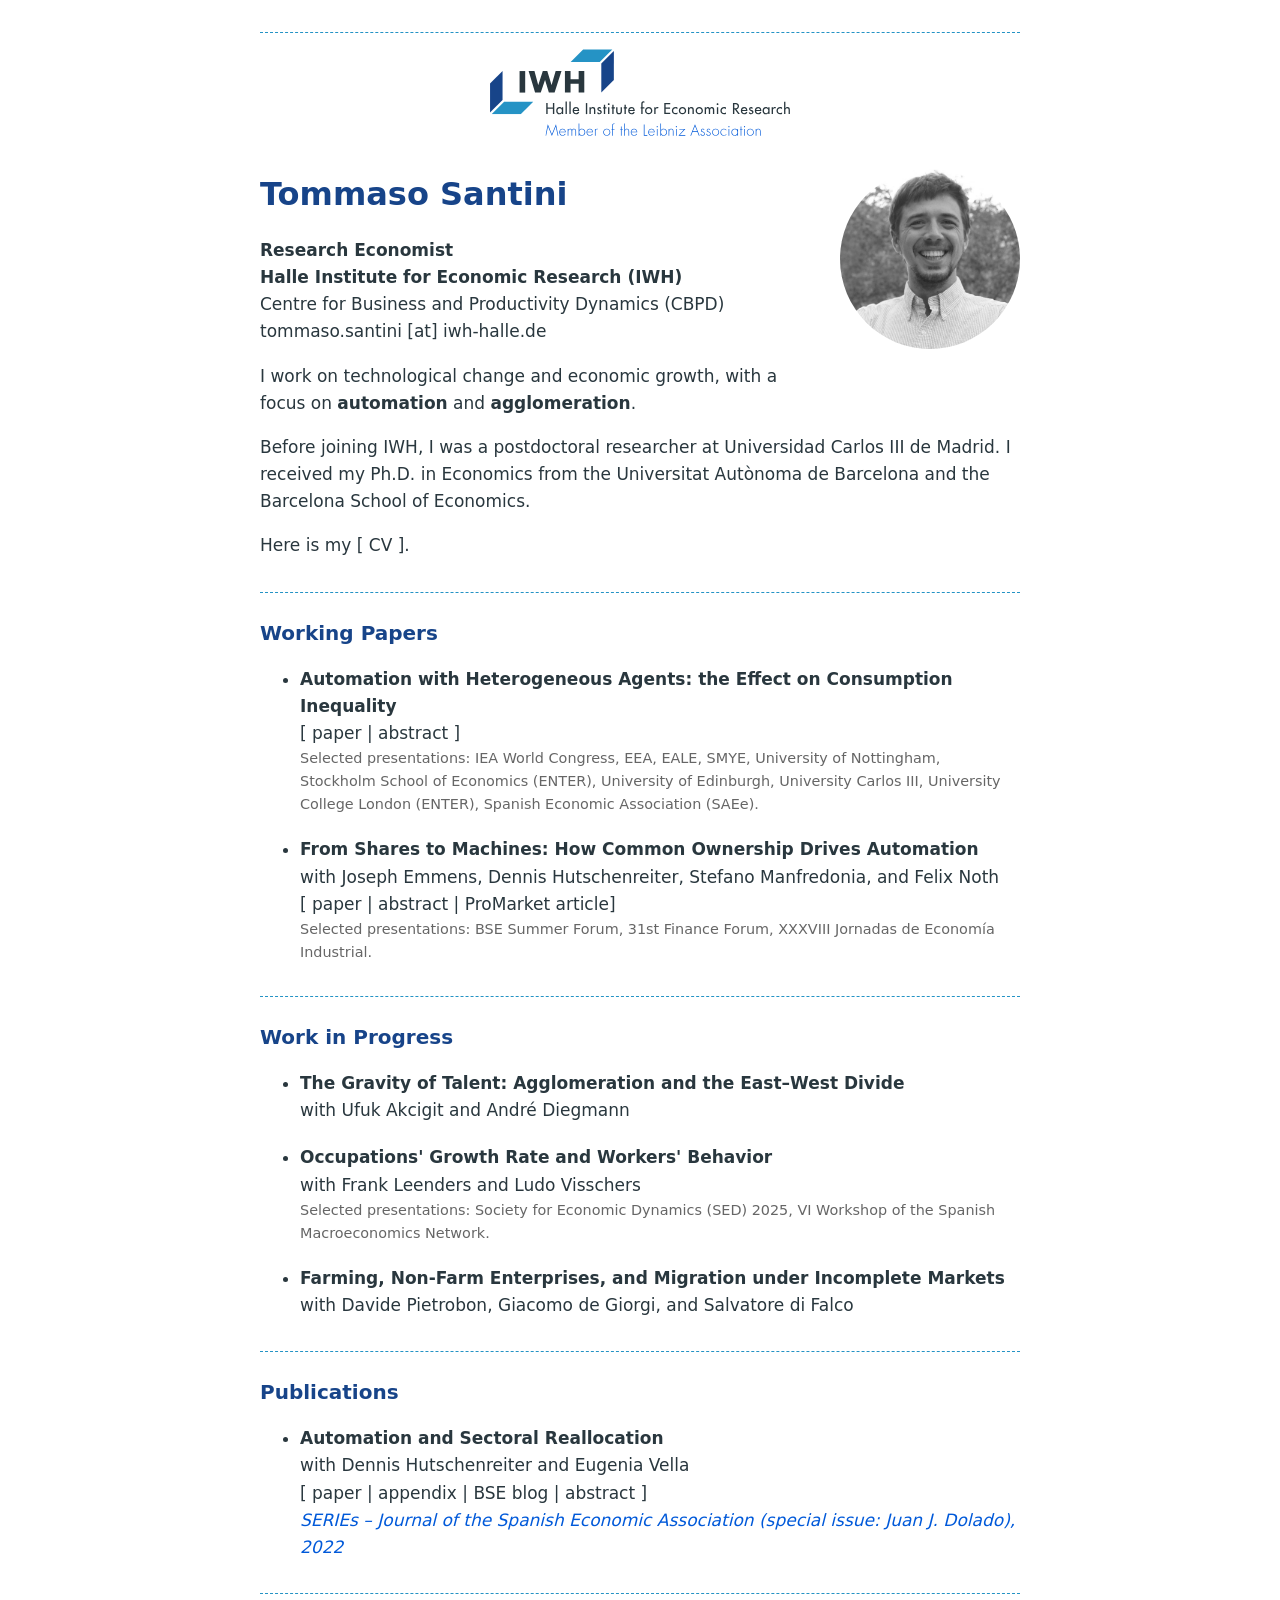
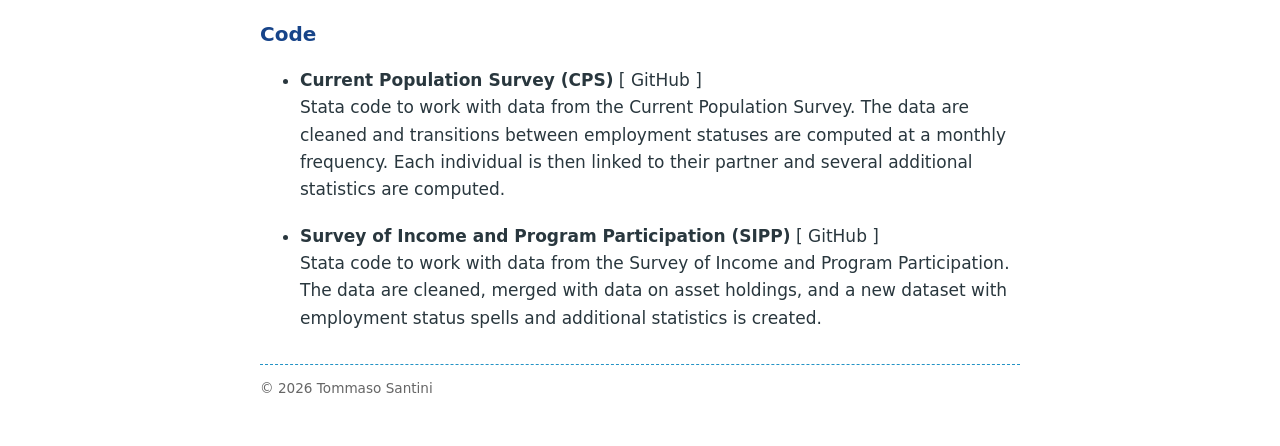
==== commit 407ddb56: "Host PDFs on the site, add gitignore and line-ending settings - Move CV, working paper and appendix " ====
--- a/index.html
+++ b/index.html
@@ -23,14 +23,14 @@
 
   <p>I work on technological change and economic growth, with a focus on <strong>automation</strong> and <strong>agglomeration</strong>.</p>
   <p>Before joining IWH, I was a postdoctoral researcher at Universidad Carlos III de Madrid. I received my Ph.D. in Economics from the Universitat Autònoma de Barcelona and the Barcelona School of Economics.</p>
-  <p>Here is my [ <a href="https://drive.google.com/file/d/1YlmbA6Tq3TRG_q_xRoWTU5cBB-e5NIIX/view?usp=drive_link" target="_blank">CV</a> ].</p>
+  <p>Here is my [ <a href="files/santini-cv.pdf" target="_blank">CV</a> ].</p>
 
   <section>
     <h2>Working Papers</h2>
     <ul class="papers">
       <li>
         <span class="title">Automation with Heterogeneous Agents: the Effect on Consumption Inequality</span><br>
-        [ <a href="https://drive.google.com/file/d/1lL_PWVb1Xx-vokrRlmCEMtnHOozPkn_r/view?usp=sharing" target="_blank">paper</a> | <button class="abstract-toggle" aria-expanded="false">abstract</button> ]
+        [ <a href="files/santini-automation-heterogeneous-agents.pdf" target="_blank">paper</a> | <button class="abstract-toggle" aria-expanded="false">abstract</button> ]
         <div class="abstract" hidden>
           <p>In this paper, I study technological change as a candidate for the observed increase in consumption inequality in the United States. I build an incomplete market model with educational choice combined with a task-based model on the production side. I consider two channels through which technology affects inequality: the skill that an agent can supply in the labor market and the level of capital she owns. In a quantitative analysis, I show that (i) the model replicates the increase in consumption inequality between 1981 and 2008 in the US (ii) educational choice and the return to wealth are quantitatively important in explaining the increase in consumption inequality.</p>
         </div>
@@ -73,7 +73,7 @@
       <li>
         <span class="title">Automation and Sectoral Reallocation</span><br>
         with <a href="https://www.iwh-halle.de/ueber-das-iwh/team/detail/dennis-hutschenreiter" target="_blank">Dennis Hutschenreiter</a> and <a href="https://sites.google.com/view/evella/home" target="_blank">Eugenia Vella</a><br>
-        [ <a href="https://link.springer.com/epdf/10.1007/s13209-021-00240-w?sharing_token=7znTjJGR81NEAO_IPNkCife4RwlQNchNByi7wbcMAY6sI3SnlZYNi0_bhGZGuh5wDz-GbwYL-dueRqh2aOAysN1vjIUnzTq88UoEtLplBuZdlJqNqGMBQPTLl9kO_vo1yZ3uKjUveQGj8rOBjVDxk6SdXCEbH2HoZ5osbWXkmJA%3D" target="_blank">paper</a> | <a href="https://drive.google.com/file/d/1nfBjZhNy7inCPVvbkdp53wmr2alxRnmh/view?usp=sharing" target="_blank">appendix</a> | <a href="https://thevoice.barcelonagse.eu/2021/02/23/automation-sectoral-reallocation/" target="_blank">BSE blog</a> | <button class="abstract-toggle" aria-expanded="false">abstract</button> ]<br>
+        [ <a href="https://link.springer.com/epdf/10.1007/s13209-021-00240-w?sharing_token=7znTjJGR81NEAO_IPNkCife4RwlQNchNByi7wbcMAY6sI3SnlZYNi0_bhGZGuh5wDz-GbwYL-dueRqh2aOAysN1vjIUnzTq88UoEtLplBuZdlJqNqGMBQPTLl9kO_vo1yZ3uKjUveQGj8rOBjVDxk6SdXCEbH2HoZ5osbWXkmJA%3D" target="_blank">paper</a> | <a href="files/santini-automation-sectoral-reallocation-appendix.pdf" target="_blank">appendix</a> | <a href="https://thevoice.bse.eu/2021/02/23/automation-sectoral-reallocation/" target="_blank">BSE blog</a> | <button class="abstract-toggle" aria-expanded="false">abstract</button> ]<br>
         <span class="journal">SERIEs – Journal of the Spanish Economic Association (special issue: Juan J. Dolado), 2022</span>
         <div class="abstract" hidden>
           <p>Empirical evidence in Dauth et al. (2021) suggests that industrial robot adoption in Germany has led to a sectoral reallocation of employment from manufacturing to services, leaving total employment unaffected. We rationalize this evidence through the lens of a general equilibrium model with two sectors, matching frictions, and endogenous participation. Automation induces firms to create fewer vacancies and job seekers to search less in the automatable sector (manufacturing). The service sector experiences a positive spillover effect due to the sectoral complementarity in the production of the final good and the positive income effect for the household. Analysis across steady states shows that the reduction in manufacturing employment can be offset by the increase in service employment. The model can also replicate the magnitude of the decline in the ratio of manufacturing employment to service employment in Germany from 1994 to 2014.</p>
--- a/style.css
+++ b/style.css
@@ -6,24 +6,26 @@
   font-family: system-ui, -apple-system, "Segoe UI", Roboto, "Helvetica Neue", Arial, sans-serif;
   font-size: 17px;
   line-height: 1.6;
-  color: #222;
+  color: #29373E;
   background: #fff;
 }
 
 h1 {
   font-size: 2rem;
   margin: 0 0 0.5rem;
+  color: #174489;
 }
 
 h2 {
   font-size: 1.25rem;
   margin: 0 0 1rem;
+  color: #174489;
 }
 
 /* Institute logo, centred at the top */
 .logo {
   text-align: center;
-  border-top: 1px dashed #ccc;
+  border-top: 1px dashed #2593C5;
   padding-top: 1rem;
   margin-bottom: 1.5rem;
 }
@@ -61,12 +63,14 @@
 
 a:hover {
   text-decoration: underline;
+  text-decoration-color: #2593C5;
+  text-decoration-thickness: 2px;
 }
 
 /* Sections separated by a dashed line, below the photo */
 section {
   clear: both;
-  border-top: 1px dashed #ccc;
+  border-top: 1px dashed #2593C5;
   margin-top: 2rem;
   padding-top: 1.5rem;
 }
@@ -77,12 +81,12 @@
 }
 
 .title {
-  font-weight: 600;
+  font-weight: 700;
 }
 
 .journal {
   font-style: italic;
-  color: #1a5fb4;
+  color: #0059D9;
 }
 
 .presentations {
@@ -103,6 +107,8 @@
 
 .abstract-toggle:hover {
   text-decoration: underline;
+  text-decoration-color: #2593C5;
+  text-decoration-thickness: 2px;
 }
 
 .abstract p {
@@ -110,12 +116,12 @@
   text-align: justify;
   margin: 0.5rem 0;
   padding-left: 0.75rem;
-  border-left: 3px solid #ddd;
+  border-left: 3px solid #2593C5;
 }
 
 footer {
   clear: both;
-  border-top: 1px dashed #ccc;
+  border-top: 1px dashed #2593C5;
   margin-top: 2rem;
   font-size: 0.85rem;
   color: #666;
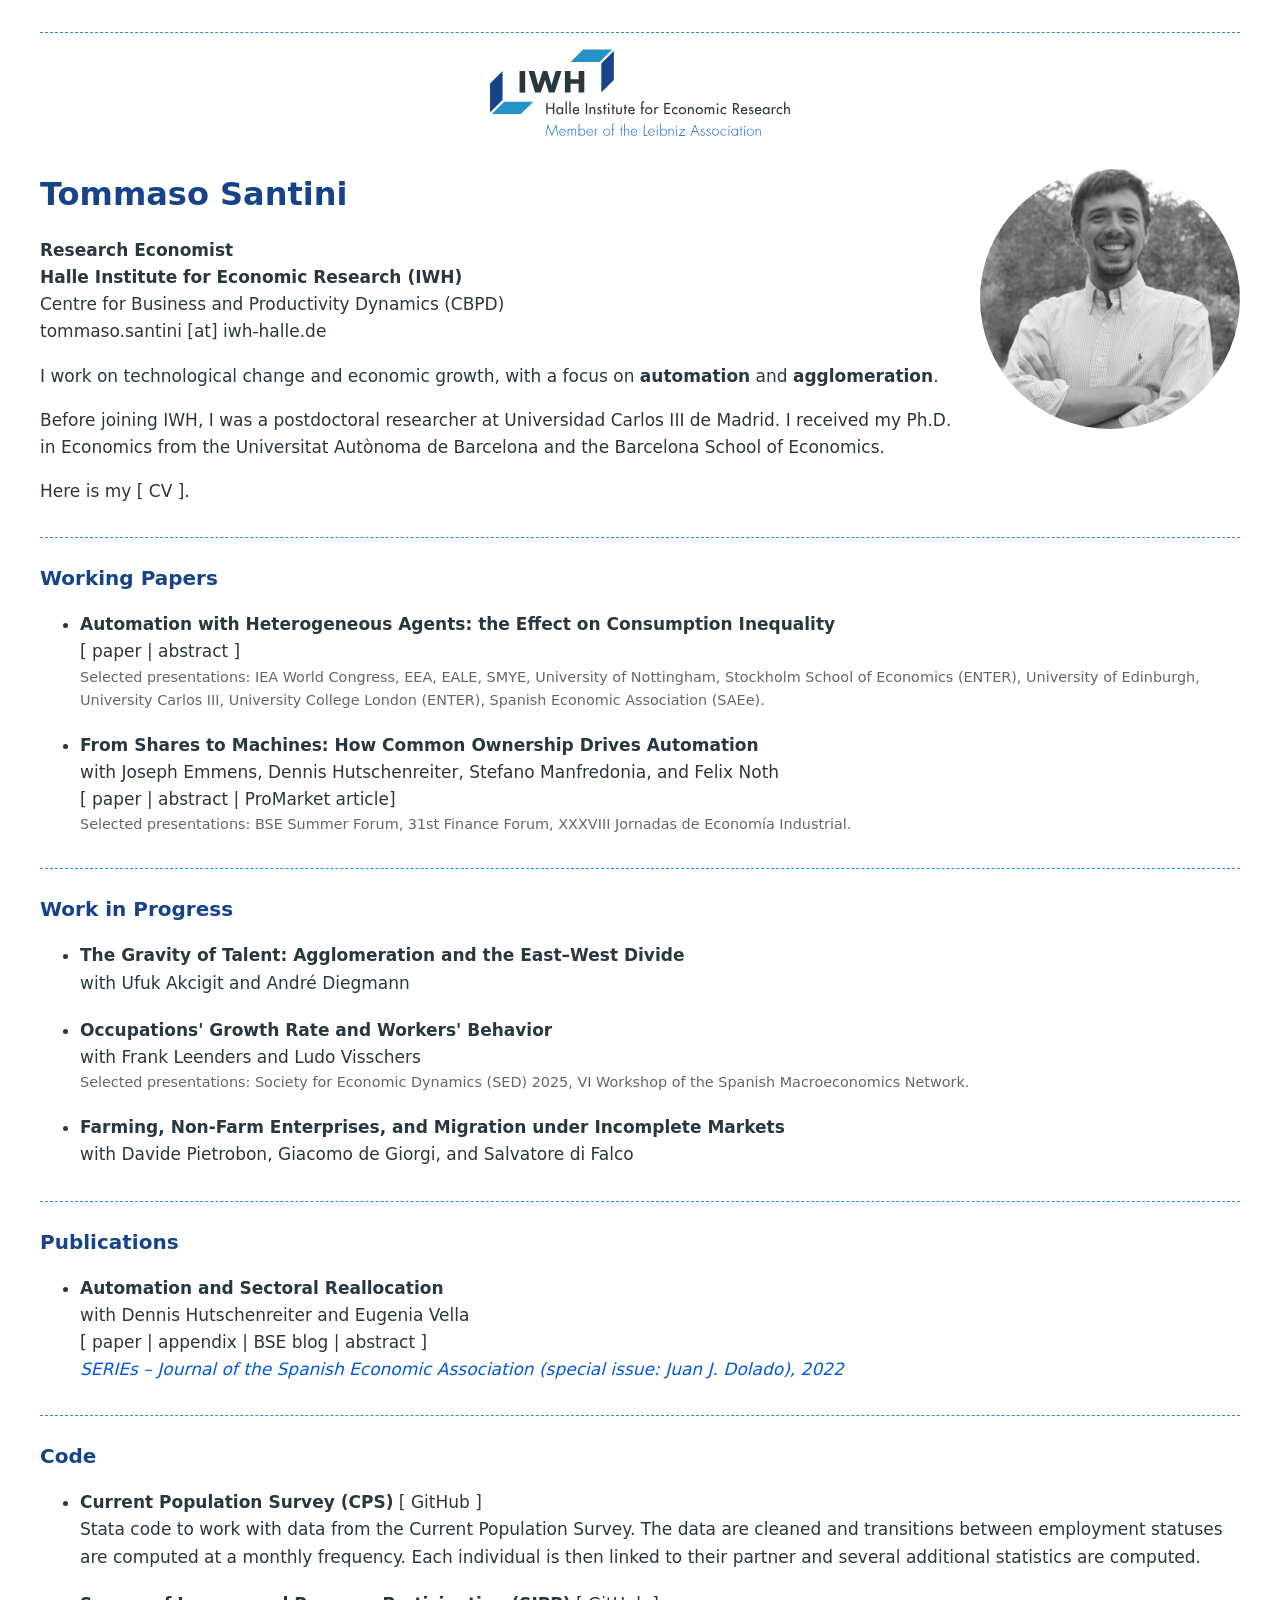
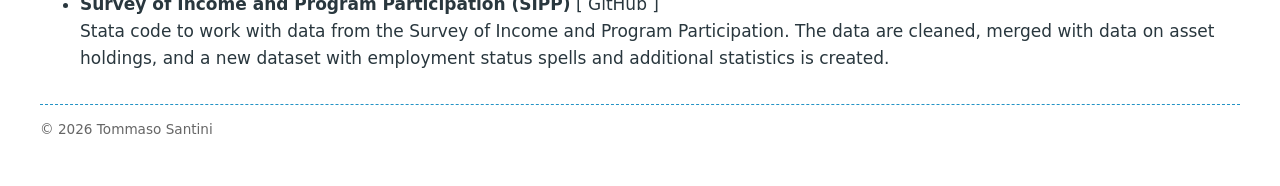
==== commit d8b56719: "Change new width and bigger picture" ====
--- a/index.html
+++ b/index.html
@@ -62,7 +62,7 @@
       </li>
       <li>
         <span class="title">Farming, Non-Farm Enterprises, and Migration under Incomplete Markets</span><br>
-        with <a href="https://sites.google.com/view/davide-pietrobon/research" target="_blank">Davide Pietrobon</a>, <a href="https://sites.google.com/site/giacomodegiorgi/" target="_blank">Giacomo de Giorgi</a>, and <a href="https://www.unige.ch/gsem/en/research/faculty/all/salvatore-di-falco/" target="_blank">Salvatore di Falco</a>
+        with <a href="https://sites.google.com/view/davide-pietrobon/home" target="_blank">Davide Pietrobon</a>, <a href="https://sites.google.com/site/giacomodegiorgi/" target="_blank">Giacomo de Giorgi</a>, and <a href="https://www.unige.ch/gsem/en/research/faculty/all/salvatore-di-falco/" target="_blank">Salvatore di Falco</a>
       </li>
     </ul>
   </section>
--- a/style.css
+++ b/style.css
@@ -1,6 +1,6 @@
 /* Layout: one narrow, centred column */
 body {
-  max-width: 760px;
+  max-width: 1200px;
   margin: 0 auto;
   padding: 2rem 1rem;
   font-family: system-ui, -apple-system, "Segoe UI", Roboto, "Helvetica Neue", Arial, sans-serif;
@@ -39,8 +39,8 @@
 /* Round photo on the right of the header */
 header img {
   float: right;
-  width: 180px;
-  height: 180px;
+  width: 260px;
+  height: 260px;
   margin: 0 0 1rem 1.5rem;
   border-radius: 50%;
   object-fit: cover;
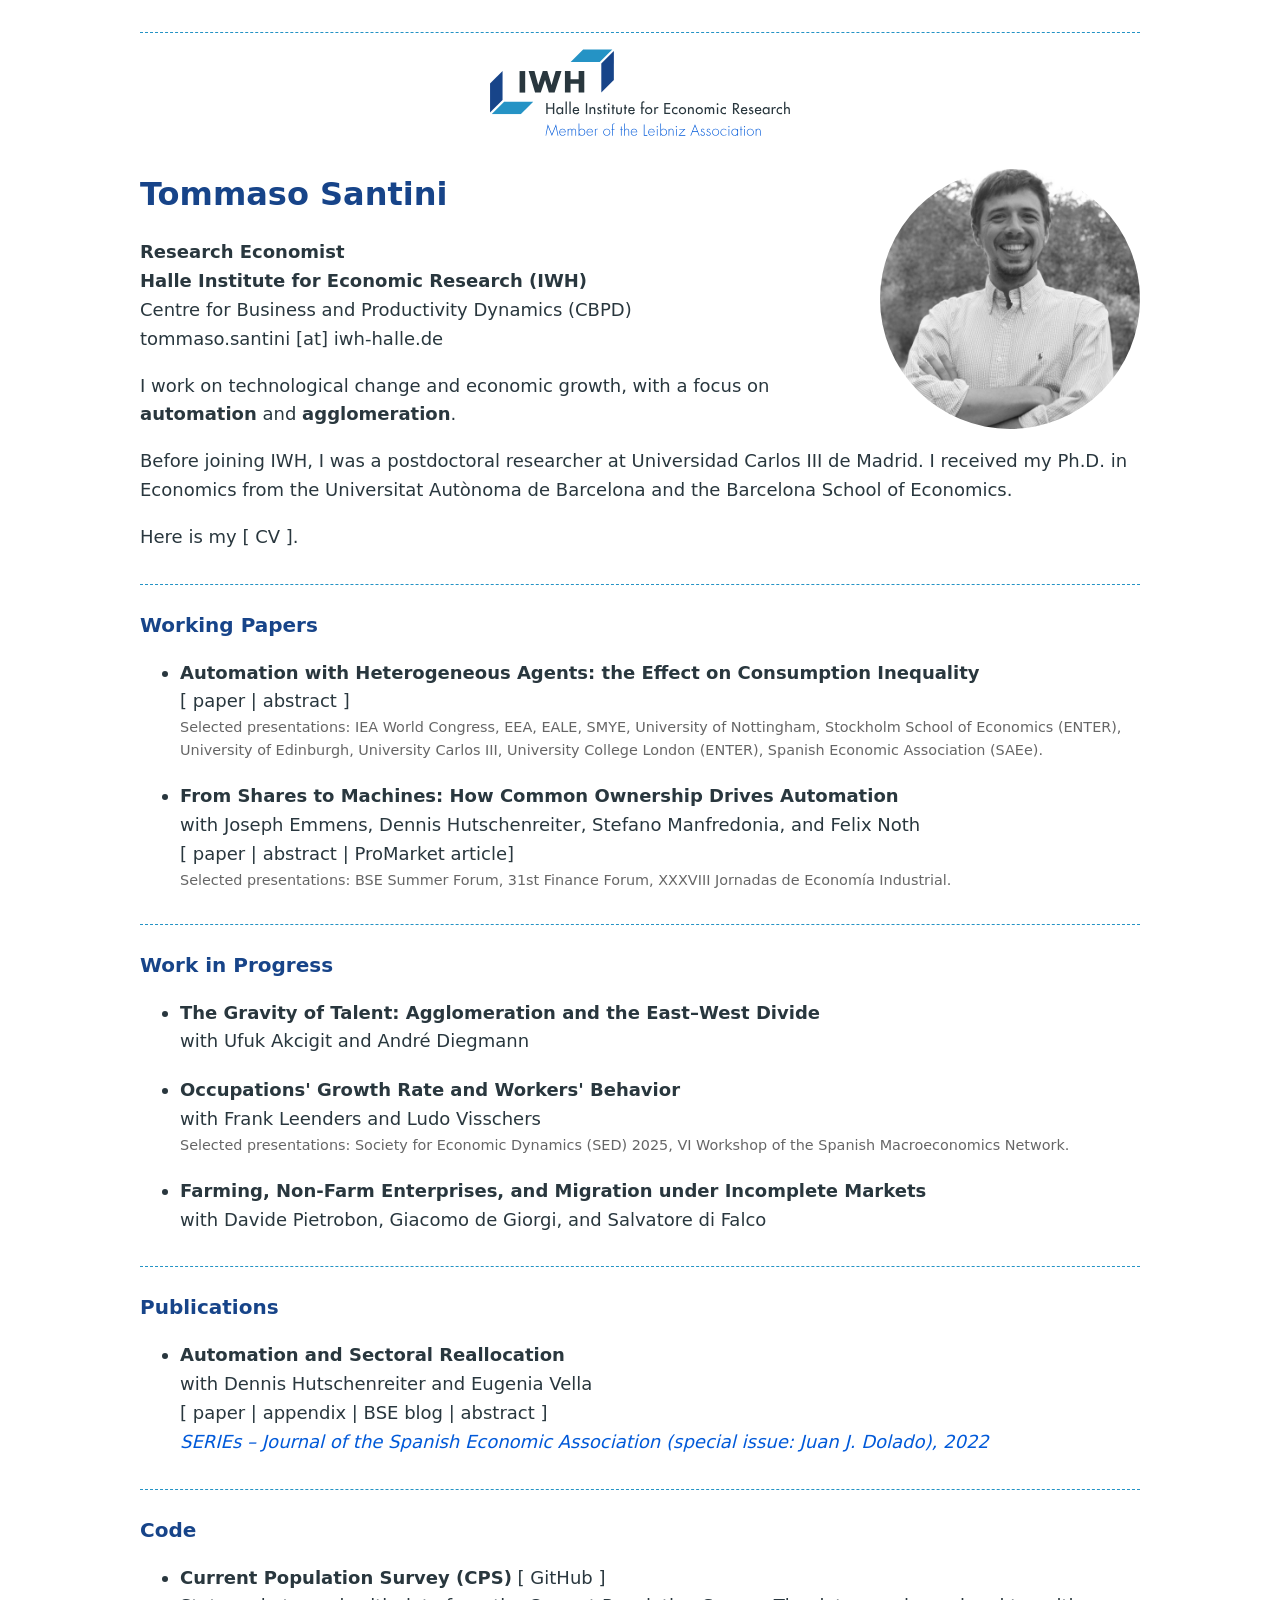
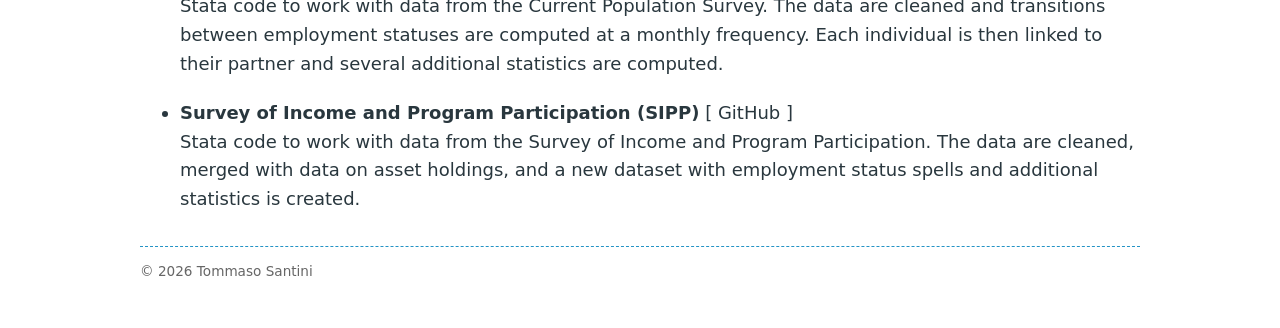
==== commit d9555a73: "Add Google Analytics (GA4)" ====
--- a/index.html
+++ b/index.html
@@ -6,6 +6,15 @@
   <title>Tommaso Santini</title>
   <meta name="description" content="Tommaso Santini, Research Economist at the Halle Institute for Economic Research (IWH). Research on technological change, automation and agglomeration.">
   <link rel="stylesheet" href="style.css">
+
+  <!-- Google Analytics (GA4). Note: no consent banner yet. -->
+  <script async src="https://www.googletagmanager.com/gtag/js?id=G-XBF2HXW0F5"></script>
+  <script>
+    window.dataLayer = window.dataLayer || [];
+    function gtag(){dataLayer.push(arguments);}
+    gtag('js', new Date());
+    gtag('config', 'G-XBF2HXW0F5');
+  </script>
 </head>
 <body>
   <div class="logo">
--- a/style.css
+++ b/style.css
@@ -1,10 +1,10 @@
 /* Layout: one narrow, centred column */
 body {
-  max-width: 1200px;
+  max-width: 1000px;
   margin: 0 auto;
   padding: 2rem 1rem;
   font-family: system-ui, -apple-system, "Segoe UI", Roboto, "Helvetica Neue", Arial, sans-serif;
-  font-size: 17px;
+  font-size: 18px;
   line-height: 1.6;
   color: #29373E;
   background: #fff;
